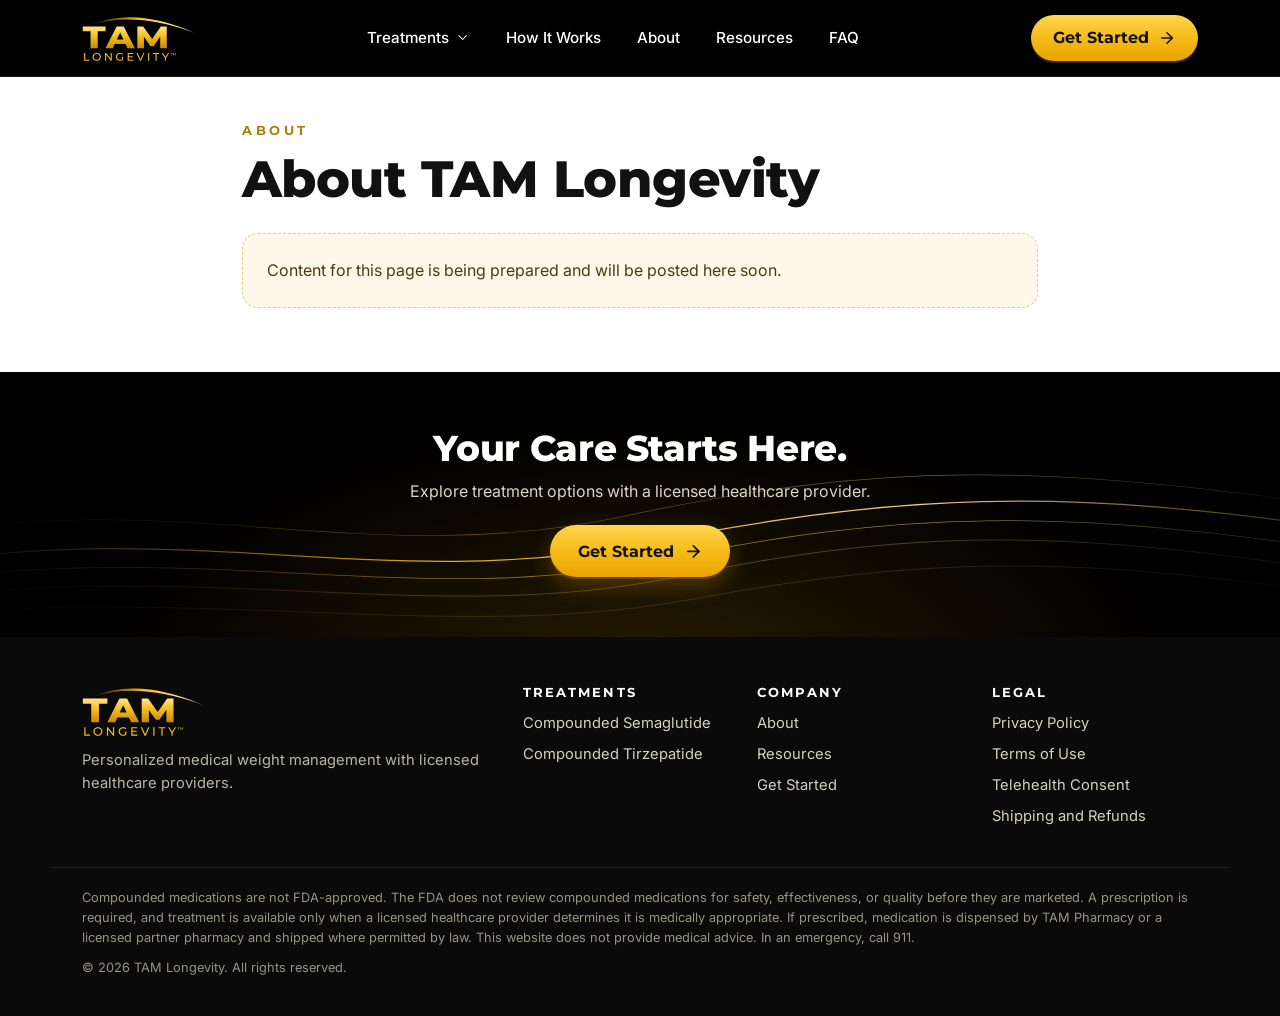
==== about/index.html @ 95151df6 "TAM Longevity site: home, semaglutide and tirzepatide pages, brand kit Co-Authored-By: Claude Opus 5" ====
<!doctype html>
<html lang="en">
<head>
<meta charset="utf-8">
<script>document.documentElement.className="js"</script>
<meta name="viewport" content="width=device-width, initial-scale=1, viewport-fit=cover">
<title>About TAM Longevity | TAM Longevity</title>
<meta name="description" content="About TAM Longevity.">
<meta name="robots" content="noindex, nofollow">
<link rel="canonical" href="https://tamlongevity.com/about/">
<meta name="theme-color" content="#000000">
<meta property="og:type" content="website">
<meta property="og:site_name" content="TAM Longevity">
<meta property="og:title" content="About TAM Longevity | TAM Longevity">
<meta property="og:description" content="About TAM Longevity.">
<meta property="og:image" content="https://tamlongevity.com/assets/brand/og-image.png">
<meta name="twitter:card" content="summary_large_image">
<link rel="icon" href="../assets/brand/favicon.svg" type="image/svg+xml">
<link rel="icon" href="../assets/brand/favicon-32.png" sizes="32x32" type="image/png">
<link rel="apple-touch-icon" href="../assets/brand/apple-touch-icon.png">
<link rel="manifest" href="../site.webmanifest">
<link rel="preconnect" href="https://fonts.googleapis.com">
<link rel="preconnect" href="https://fonts.gstatic.com" crossorigin>
<link href="https://fonts.googleapis.com/css2?family=Inter:wght@400;500;600&family=Montserrat:wght@600;700;800&display=swap" rel="stylesheet">
<link rel="stylesheet" href="../assets/css/site.css">
<script src="../assets/js/site.js" defer></script>
</head>
<body>
<a class="skip" href="#main">Skip to content</a>
<header class="site-header">
  <div class="wrap header-row">
    <a class="logo" href="../" aria-label="TAM Longevity home"><img src="../assets/brand/tam-longevity-logo-gold.svg" alt="TAM Longevity" width="140" height="60"></a>
    <nav class="nav" id="site-nav" aria-label="Main">
      <div class="nav-group">
        <button class="nav-drop" aria-expanded="false" aria-controls="drop-treatments">Treatments<svg class="ico " viewBox="0 0 24 24" fill="none" stroke="currentColor" stroke-width="1.6" stroke-linecap="round" stroke-linejoin="round" aria-hidden="true"><path d="m6 9 6 6 6-6"/></svg></button>
        <div class="drop" id="drop-treatments"><a href="../semaglutide/">Compounded Semaglutide</a><a href="../tirzepatide/">Compounded Tirzepatide</a><a href="../">All Weight Management</a></div>
      </div>
      <a href="../#how-it-works">How It Works</a>
      <a href="../about/">About</a>
      <a href="../resources/">Resources</a>
      <a href="../#faq">FAQ</a>
    </nav>
    <a class="btn btn-gold btn-sm header-cta" href="../get-started/">Get Started<svg class="ico " viewBox="0 0 24 24" fill="none" stroke="currentColor" stroke-width="1.6" stroke-linecap="round" stroke-linejoin="round" aria-hidden="true"><path d="M5 12h14"/><path d="m12 5 7 7-7 7"/></svg></a>
    <button class="menu-btn" aria-label="Open menu" aria-expanded="false" aria-controls="site-nav"><svg class="ico i-open" viewBox="0 0 24 24" fill="none" stroke="currentColor" stroke-width="1.6" stroke-linecap="round" stroke-linejoin="round" aria-hidden="true"><path d="M4 6h16M4 12h16M4 18h16"/></svg><svg class="ico i-close" viewBox="0 0 24 24" fill="none" stroke="currentColor" stroke-width="1.6" stroke-linecap="round" stroke-linejoin="round" aria-hidden="true"><path d="M18 6 6 18M6 6l12 12"/></svg></button>
  </div>
</header>
<main id="main">

<section class="simple">
  <div class="wrap narrow">
    <p class="eyebrow">About</p>
    <h1>About TAM Longevity</h1>
    <div class="placeholder"><p>Content for this page is being prepared and will be posted here soon.</p></div>
  </div>
</section>
<section class="cta-band">
  <svg class="waves" viewBox="0 0 1400 340" preserveAspectRatio="none" aria-hidden="true">
  <defs><linearGradient id="wg" x1="0" x2="1"><stop offset="0" stop-color="#7a4f00" stop-opacity="0"/><stop offset=".35" stop-color="#f5b915"/><stop offset=".7" stop-color="#ffe28a"/><stop offset="1" stop-color="#c98908" stop-opacity=".2"/></linearGradient></defs>
  <path class="wave w0" d="M-100 210 C 200 120, 420 260, 700 170 S 1150 60, 1500 150" stroke="url(#wg)" stroke-width="2.2" fill="none" opacity="0.9"/>
  <path class="wave w1" d="M-100 240 C 220 160, 460 290, 720 200 S 1160 100, 1500 190" stroke="url(#wg)" stroke-width="1.4" fill="none" opacity="0.55"/>
  <path class="wave w2" d="M-100 270 C 240 200, 480 320, 740 230 S 1170 140, 1500 230" stroke="url(#wg)" stroke-width="1" fill="none" opacity="0.35"/>
  <path class="wave w3" d="M-100 160 C 180 60, 400 220, 680 120 S 1140 20, 1500 110" stroke="url(#wg)" stroke-width="1.2" fill="none" opacity="0.4"/>
  <path class="wave w4" d="M-100 300 C 260 250, 500 350, 760 270 S 1180 190, 1500 270" stroke="url(#wg)" stroke-width="0.8" fill="none" opacity="0.25"/>
</svg>
  <div class="wrap cta-inner reveal">
    <h2>Your Care Starts Here.</h2>
    <p>Explore treatment options with a licensed healthcare provider.</p>
    <a class="btn btn-gold " href="../get-started/">Get Started<svg class="ico " viewBox="0 0 24 24" fill="none" stroke="currentColor" stroke-width="1.6" stroke-linecap="round" stroke-linejoin="round" aria-hidden="true"><path d="M5 12h14"/><path d="m12 5 7 7-7 7"/></svg></a>
  </div>
</section>
</main>
<footer class="site-footer">
  <div class="wrap footer-grid">
    <div class="footer-brand">
      <img src="../assets/brand/tam-longevity-logo-gold.svg" alt="TAM Longevity" width="150" height="64" loading="lazy">
      <p>Personalized medical weight management with licensed healthcare providers.</p>
      
    </div>
    <div>
      <h3>Treatments</h3>
      <ul><li><a href="../semaglutide/">Compounded Semaglutide</a></li><li><a href="../tirzepatide/">Compounded Tirzepatide</a></li></ul>
    </div>
    <div>
      <h3>Company</h3>
      <ul><li><a href="../about/">About</a></li><li><a href="../resources/">Resources</a></li><li><a href="../get-started/">Get Started</a></li></ul>
    </div>
    <div>
      <h3>Legal</h3>
      <ul><li><a href="../privacy-policy/">Privacy Policy</a></li><li><a href="../terms-of-use/">Terms of Use</a></li><li><a href="../telehealth-consent/">Telehealth Consent</a></li><li><a href="../shipping-and-refunds/">Shipping and Refunds</a></li></ul>
    </div>
  </div>
  <div class="wrap footer-legal">
    <p>Compounded medications are not FDA-approved. The FDA does not review compounded medications for safety, effectiveness, or quality before they are marketed. A prescription is required, and treatment is available only when a licensed healthcare provider determines it is medically appropriate. If prescribed, medication is dispensed by TAM Pharmacy or a licensed partner pharmacy and shipped where permitted by law. This website does not provide medical advice. In an emergency, call 911.</p>
    <p>&copy; 2026 TAM Longevity. All rights reserved.</p>
  </div>
</footer>

</body>
</html>
---- assets/css/site.css ----
/* TAM Longevity | mobile-first stylesheet */
:root {
  --black: #000;
  --ink: #111;
  --body: #444;
  --muted: #666;
  --gold: #f5b915;
  --gold-hi: #ffd54f;
  --gold-lo: #eaa400;
  --gold-text: #b07e0b;      /* gold for text on white (AA large) */
  --gold-deep: #8a6208;      /* gold for small text on white (AA) */
  --cream: #fff8ea;
  --cream-2: #fdf2dc;
  --line: #f1e3c3;
  --white: #fff;
  --radius: 16px;
  --radius-sm: 10px;
  --shadow: 0 1px 2px rgba(60, 40, 0, .05), 0 6px 20px rgba(60, 40, 0, .06);
  --display: "Montserrat", system-ui, sans-serif;
  --text: "Inter", system-ui, -apple-system, "Segoe UI", sans-serif;
  --header-h: 60px;
  --gutter: 16px;
  color-scheme: light;
}
@media (min-width: 900px) { :root { --header-h: 76px; --gutter: 32px; } }

*, *::before, *::after { box-sizing: border-box; }
html { -webkit-text-size-adjust: 100%; scroll-behavior: smooth; scroll-padding-top: calc(var(--header-h) + 12px); }
body { margin: 0; background: var(--white); color: var(--body); font: 400 16px/1.55 var(--text); overflow-x: hidden; }
img { max-width: 100%; height: auto; display: block; }
a { color: inherit; }
h1, h2, h3 { font-family: var(--display); color: var(--ink); margin: 0 0 .5em; line-height: 1.12; letter-spacing: -.01em; }
h1 { font-size: clamp(2rem, 1.4rem + 3vw, 3.2rem); font-weight: 800; }
h2 { font-size: clamp(1.55rem, 1.2rem + 1.6vw, 2.25rem); font-weight: 800; }
h3 { font-size: 1.05rem; font-weight: 700; }
p { margin: 0 0 .8em; }
ul, ol { margin: 0; padding: 0; list-style: none; }
.wrap { width: 100%; max-width: 1180px; margin: 0 auto; padding: 0 var(--gutter); }
.narrow { max-width: 860px; }
.center { text-align: center; }
.skip { position: absolute; left: -9999px; top: 0; z-index: 100; background: var(--gold); color: var(--ink); padding: 10px 16px; }
.skip:focus { left: 8px; top: 8px; }
:focus-visible { outline: 3px solid var(--gold); outline-offset: 2px; }

.ico { width: 1em; height: 1em; flex: none; }
.eyebrow { font: 700 .8rem/1 var(--display); letter-spacing: .28em; text-transform: uppercase; color: var(--gold-text); margin-bottom: 12px; }

/* buttons */
.btn { display: inline-flex; align-items: center; justify-content: center; gap: .6em; min-height: 52px; padding: 0 28px; border-radius: 999px; font: 700 1.02rem/1 var(--display); text-decoration: none; transition: transform .15s ease, box-shadow .2s ease, filter .2s ease; }
.btn .ico { width: 1.15em; height: 1.15em; stroke-width: 2.2; }
.btn-gold { color: #111; background: linear-gradient(180deg, var(--gold-hi) 0%, var(--gold) 55%, var(--gold-lo) 100%); box-shadow: 0 2px 0 rgba(160, 100, 0, .35), 0 8px 22px rgba(240, 170, 0, .28); }
.btn-gold:hover { filter: brightness(1.04); transform: translateY(-1px); }
.btn-gold:active { transform: translateY(0); }
.btn-sm { min-height: 44px; padding: 0 20px; font-size: .95rem; }
.btn-block { width: 100%; }

/* header */
.site-header { position: sticky; top: 0; z-index: 50; background: var(--black); border-bottom: 1px solid #1d1a12; }
.header-row { height: var(--header-h); display: flex; align-items: center; gap: 12px; }
.logo { display: block; margin-right: auto; }
.logo img { height: 38px; width: auto; }
@media (min-width: 900px) { .logo img { height: 48px; } }
.header-cta { min-height: 40px; padding: 0 16px; font-size: .9rem; box-shadow: 0 2px 0 rgba(160, 100, 0, .35); }
.menu-btn { display: inline-flex; align-items: center; justify-content: center; width: 44px; height: 44px; background: none; border: 0; color: #fff; cursor: pointer; padding: 0; }
.menu-btn .ico { width: 26px; height: 26px; }
.menu-btn .i-close, .nav-open .menu-btn .i-open { display: none; }
.nav-open .menu-btn .i-close { display: block; }

.nav { position: fixed; inset: var(--header-h) 0 auto 0; background: var(--black); padding: 8px var(--gutter) 24px; display: flex; flex-direction: column; border-top: 1px solid #222; transform: translateY(-8px); opacity: 0; visibility: hidden; transition: opacity .2s, transform .2s, visibility .2s; max-height: calc(100dvh - var(--header-h)); overflow-y: auto; }
.nav-open .nav { opacity: 1; transform: none; visibility: visible; }
.nav > a, .nav-drop { color: #fff; text-decoration: none; font: 500 1.05rem/1 var(--text); padding: 16px 4px; border-bottom: 1px solid #1f1f1f; background: none; border-left: 0; border-right: 0; border-top: 0; text-align: left; width: 100%; display: flex; justify-content: space-between; align-items: center; cursor: pointer; }
.nav-drop .ico { transition: transform .2s; }
.nav-drop[aria-expanded="true"] .ico { transform: rotate(180deg); }
.drop { display: none; flex-direction: column; padding: 4px 0 8px 12px; }
.drop.open { display: flex; }
.drop a { color: #e6dcc4; text-decoration: none; padding: 12px 4px; font-size: 1rem; }
.drop a:hover, .nav > a:hover { color: var(--gold-hi); }

@media (min-width: 900px) {
  .menu-btn { display: none; }
  .logo { margin-right: 0; }
  .nav { position: static; flex-direction: row; align-items: center; justify-content: center; gap: 36px; padding: 0; background: none; border: 0; opacity: 1; transform: none; visibility: visible; flex: 1; max-height: none; overflow: visible; }
  .nav > a, .nav-drop { width: auto; padding: 8px 0; border: 0; font-size: .95rem; gap: 6px; }
  .nav-group { position: relative; }
  .drop { position: absolute; top: calc(100% + 14px); left: -16px; min-width: 260px; background: #0b0b0b; border: 1px solid #2a2416; border-radius: 12px; padding: 8px; box-shadow: 0 18px 40px rgba(0, 0, 0, .45); }
  .drop a { padding: 12px 14px; border-radius: 8px; }
  .drop a:hover { background: #17140c; }
  .header-cta { min-height: 46px; padding: 0 22px; font-size: .98rem; }
}

/* sections */
.section { padding: 56px 0; }
@media (min-width: 900px) { .section { padding: 72px 0; } }
.section-head { text-align: center; margin-bottom: 32px; }
.section-head p:last-child { color: var(--body); margin: 0; }

/* product hero */
.product-hero { padding: 24px 0 8px; }
.hero-grid { display: grid; gap: 0; align-items: center; }
.hero-media .vial { margin: -8px 0 -18px; }
.hero-media { display: flex; justify-content: center; }
.hero-copy h1 { margin-bottom: .2em; }
.hero-sub { font: 800 clamp(1.15rem, 1rem + .8vw, 1.6rem)/1.2 var(--display); color: var(--gold-text); margin-bottom: .45em; }
.hero-intro { font-size: 1.05rem; color: #333; max-width: 36em; }
@media (min-width: 860px) {
  .product-hero { padding: 36px 0 8px; }
  .hero-grid { grid-template-columns: 5fr 7fr; gap: 40px; }
}

/* vial with live HTML label (one photo serves every product) */
.vial { position: relative; margin: 0; width: min(40vw, 172px); container-type: inline-size; }
.vial img { width: 100%; mix-blend-mode: multiply; -webkit-mask-image: linear-gradient(to bottom, #000 88%, transparent); mask-image: linear-gradient(to bottom, #000 88%, transparent); }
.vial-label { position: absolute; left: 24.3%; width: 51.1%; top: 34.7%; height: 30.8%; display: flex; flex-direction: column; align-items: center; justify-content: center; text-align: center; color: #1a1406; line-height: 1.05; }
.vial-label b { font: 800 8cqw/1.05 var(--display); letter-spacing: -.02em; }
.vial-label span { font: 700 7.2cqw/1.1 var(--display); letter-spacing: -.01em; }
.vial-label i { font: italic 400 5.6cqw/1 Georgia, "Times New Roman", serif; margin-top: 14%; }
@media (min-width: 860px) { .hero-media .vial { width: min(100%, 400px); } }

/* pricing */
.pricing { display: grid; grid-template-columns: repeat(3, 1fr); background: var(--cream); border: 1px solid var(--line); border-radius: var(--radius); margin: 18px 0 20px; overflow: hidden; }
.plan { display: flex; flex-direction: column; align-items: center; justify-content: center; text-align: center; padding: 16px 6px; gap: 4px; }
.plan + .plan { border-left: 1px solid var(--line); }
.plan-term { font: 700 .72rem/1 var(--display); letter-spacing: .12em; text-transform: uppercase; color: var(--ink); }
.plan-price { font: 500 1rem/1 var(--display); color: var(--ink); white-space: nowrap; }
.plan-price strong { font-size: 1.7rem; font-weight: 800; letter-spacing: -.02em; }
.plan-save { font-size: .82rem; color: #333; }
@media (max-width: 380px) { .plan-price strong { font-size: 1.45rem; } .plan-price { font-size: .85rem; } }
@media (min-width: 600px) { .plan { padding: 20px 10px; } .plan-price strong { font-size: 2rem; } .plan-term { font-size: .78rem; } }
.hero-cta { display: flex; flex-direction: column; align-items: stretch; gap: 10px; }
.hero-cta .btn { min-height: 56px; font-size: 1.08rem; }
.price-note { font-size: .85rem; color: var(--muted); text-align: center; margin: 0; }
@media (min-width: 600px) { .hero-cta { align-items: flex-start; } .hero-cta .btn { padding: 0 40px; } .price-note { text-align: left; padding-left: 28px; } }

/* notice */
.notice { display: flex; gap: 14px; align-items: flex-start; background: var(--cream); border: 1px solid var(--line); border-radius: var(--radius); padding: 16px 18px; margin-top: 28px; font-size: .92rem; color: #2a2a2a; }
.notice .ico { width: 30px; height: 30px; color: var(--gold-text); stroke-width: 1.5; margin-top: 2px; }
.notice p { margin: 0; }
.notice strong { color: var(--ink); }
.img-note { font-size: .78rem; font-style: italic; color: var(--muted); text-align: center; margin: 10px 0 0; }

/* what is */
.what { padding-top: 40px; padding-bottom: 32px; }
.what-grid { display: grid; gap: 12px; }
.what-copy { font-size: .98rem; }
@media (min-width: 860px) {
  .what-grid { grid-template-columns: 5fr 7fr; gap: 40px; align-items: center; }
  .what-grid h2 { font-size: 2.2rem; }
  .what-copy { border-left: 2px solid var(--gold); padding-left: 32px; }
}
@media (max-width: 859px) { .what-copy { border-top: 2px solid var(--gold); padding-top: 16px; } }

/* included cards */
.included { padding-top: 24px; padding-bottom: 24px; }
.included h2 { margin-bottom: 24px; }
.cards4 { display: grid; gap: 12px; }
.card { display: flex; gap: 16px; align-items: flex-start; background: var(--cream); border: 1px solid var(--line); border-radius: var(--radius); padding: 18px; }
.card-ico { width: 40px; height: 40px; color: var(--gold-text); stroke-width: 1.4; }
.card h3 { margin-bottom: .3em; }
.card p { margin: 0; font-size: .92rem; }
@media (min-width: 600px) { .cards4 { grid-template-columns: 1fr 1fr; } }
@media (min-width: 1000px) {
  .cards4 { grid-template-columns: repeat(4, 1fr); }
  .card { flex-direction: column; align-items: center; text-align: center; padding: 24px 18px; }
  .card-ico { width: 46px; height: 46px; }
}

/* how it works */
.how { padding-top: 40px; }
.steps { display: grid; gap: 0; counter-reset: s; position: relative; }
.step { position: relative; display: grid; grid-template-columns: 64px 1fr; column-gap: 16px; padding-bottom: 28px; }
.step-top { grid-row: span 2; display: flex; flex-direction: column; align-items: center; gap: 8px; position: relative; }
.step:not(:last-child) .step-top::after { content: ""; position: absolute; top: 96px; bottom: -28px; left: 50%; width: 2px; background: linear-gradient(var(--gold), rgba(245, 185, 21, .15)); transform: translateX(-50%); }
.step-num { display: grid; place-items: center; width: 32px; height: 32px; border-radius: 50%; background: linear-gradient(180deg, var(--gold-hi), var(--gold-lo)); color: #fff; font: 800 1rem/1 var(--display); text-shadow: 0 1px 1px rgba(120, 70, 0, .35); }
.step-ico { display: grid; place-items: center; width: 56px; height: 56px; border-radius: 50%; background: var(--cream-2); color: var(--ink); }
.step-ico .ico { width: 28px; height: 28px; stroke-width: 1.5; }
.step h3 { margin: 4px 0 .3em; font-size: 1.08rem; }
.step p { margin: 0; font-size: .94rem; }
@media (min-width: 900px) {
  .steps { grid-template-columns: repeat(4, 1fr); gap: 28px; }
  .step { grid-template-columns: 1fr; text-align: left; padding: 0; }
  .step-top { flex-direction: row; grid-row: auto; margin-bottom: 14px; }
  .step-ico { width: 64px; height: 64px; }
  .step:not(:last-child) .step-top::after { content: ""; top: 50%; bottom: auto; left: auto; right: -6px; width: 26px; height: 2px; background: var(--gold); transform: none; }
  .step:not(:last-child)::after { content: ""; position: absolute; top: 25px; right: -2px; width: 8px; height: 8px; border-top: 2px solid var(--gold); border-right: 2px solid var(--gold); transform: rotate(45deg); }
  .step:not(:last-child) .step-top::after { right: 2px; width: calc(100% - 140px); top: 31px; }
}

/* why */
.why { padding-top: 8px; }
.why-card { display: grid; background: linear-gradient(120deg, var(--cream) 0%, #fffdf8 100%); border: 1px solid var(--line); border-radius: var(--radius); overflow: hidden; }
.why-img img { width: 100%; height: 100%; object-fit: cover; aspect-ratio: 16 / 9; }
.why-copy { padding: 24px 20px 8px; }
.why-copy h2 { font-size: clamp(1.6rem, 1.2rem + 1.6vw, 2.3rem); }
.checks { padding: 0 20px 24px; display: grid; gap: 10px; }
.why-copy .checks { padding: 0; }
.checks li { display: flex; gap: 12px; align-items: flex-start; color: #222; font-size: .98rem; }
.checks .ico { width: 22px; height: 22px; color: var(--gold-text); margin-top: 1px; stroke-width: 1.6; }
.checks-detail li span { display: flex; flex-direction: column; font-size: .9rem; color: var(--body); }
.checks-detail strong { color: var(--ink); font: 700 .98rem/1.3 var(--display); }
@media (min-width: 860px) {
  .why-card { grid-template-columns: 1fr 1fr; align-items: center; }
  .why-img { height: 100%; }
  .why-img img { aspect-ratio: auto; min-height: 320px; }
  .why-copy { padding: 32px 40px; border-left: 2px solid var(--gold); margin: 24px 0; }
  .hub-why .why-card { grid-template-columns: 5.2fr 3.4fr 4.4fr; }
  .hub-why .why-img img { object-position: 28% center; }
  .hub-why .why-copy { border-left: 0; padding: 24px 28px; }
  .hub-why .checks-detail { border-left: 2px solid var(--gold); padding: 8px 28px 8px 28px; margin: 24px 0; }
}

/* ISI */
.isi { padding-top: 0; }
.isi-card { background: var(--cream); border: 1px solid var(--line); border-radius: var(--radius); padding: 22px 20px; }
.isi-head { display: flex; align-items: center; gap: 14px; margin-bottom: 14px; }
.isi-head .ico { width: 44px; height: 44px; color: var(--gold-text); stroke-width: 1.4; }
.isi-head h2 { margin: 0; font-size: clamp(1.35rem, 1.1rem + 1vw, 1.9rem); }
.isi-body { font-size: .9rem; color: #2b2b2b; }
.isi-body h3 { font-size: .95rem; margin: 1.1em 0 .4em; }
.isi-body ul { list-style: disc; padding-left: 1.2em; }
.isi-body li { margin-bottom: .35em; }
.isi-body a, .isi-tray a { color: var(--gold-deep); }
.boxed { border: 2px solid #1a1a1a; border-radius: 6px; padding: 12px 14px; background: #fff; margin: 12px 0; }
.boxed h3 { margin-top: 0; text-transform: uppercase; letter-spacing: .02em; }
.boxed p { margin: 0; }
@media (min-width: 860px) {
  .isi-card { display: grid; grid-template-columns: 280px 1fr; gap: 32px; padding: 32px; }
  .isi-head { flex-direction: row; align-items: center; align-self: start; position: sticky; top: calc(var(--header-h) + 24px); border-right: 2px solid var(--gold); padding-right: 24px; }
}

/* ISI tray (product pages) */
.isi-tray { position: fixed; left: 0; right: 0; bottom: 0; z-index: 40; background: #fff; border-top: 3px solid var(--gold); box-shadow: 0 -8px 24px rgba(0, 0, 0, .12); transition: transform .3s ease; padding-bottom: env(safe-area-inset-bottom); }
.isi-tray.hide { transform: translateY(110%); }
.isi-tray-toggle { width: 100%; display: flex; align-items: center; gap: 12px; padding: 10px var(--gutter); background: none; border: 0; cursor: pointer; text-align: left; color: var(--ink); font: inherit; max-width: 1180px; margin: 0 auto; }
.isi-tray-toggle > span { display: flex; flex-direction: column; flex: 1; min-width: 0; }
.isi-tray-toggle strong { font: 800 .95rem/1.3 var(--display); }
.isi-tray-toggle em { font-style: normal; font-size: .8rem; color: #333; overflow: hidden; text-overflow: ellipsis; white-space: nowrap; }
.isi-tray-toggle .ico { width: 24px; height: 24px; transform: rotate(180deg); transition: transform .2s; }
.isi-tray-toggle[aria-expanded="true"] .ico { transform: none; }
.isi-tray-body { max-height: 60vh; overflow-y: auto; padding: 0 var(--gutter) 20px; font-size: .88rem; color: #2b2b2b; max-width: 1180px; margin: 0 auto; }
.isi-tray-body h3 { font-size: .92rem; margin: 1em 0 .35em; }
.isi-tray-body ul { list-style: disc; padding-left: 1.2em; }
body:has(.isi-tray) .site-footer { padding-bottom: 96px; }

/* sticky CTA (home, mobile) */
.sticky-cta { position: fixed; left: 0; right: 0; bottom: 0; z-index: 40; padding: 10px var(--gutter) calc(10px + env(safe-area-inset-bottom)); background: rgba(0, 0, 0, .92); backdrop-filter: blur(8px); transform: translateY(110%); transition: transform .3s ease; }
.sticky-cta.show { transform: none; }
@media (min-width: 900px) { .sticky-cta { display: none; } }

/* FAQ */
.faq-sec { padding-top: 16px; }
.faq-list { display: grid; gap: 10px; }
.faq { background: #fafafa; border: 1px solid #ececec; border-radius: 12px; transition: background .2s, border-color .2s; }
.faq[open] { background: var(--cream); border-color: var(--line); }
.faq summary { list-style: none; cursor: pointer; display: flex; justify-content: space-between; align-items: center; gap: 16px; padding: 16px 18px; min-height: 56px; font: 700 .98rem/1.35 var(--display); color: var(--ink); }
.faq summary::-webkit-details-marker { display: none; }
.faq summary .ico { width: 22px; height: 22px; transition: transform .2s; }
.faq[open] summary .ico { transform: rotate(180deg); }
.faq-a { padding: 0 18px 16px; font-size: .95rem; }
.faq-a p { margin: 0; }
.faq-grid { display: grid; gap: 24px; }
.faq-img { display: none; }
@media (min-width: 860px) {
  .faq-grid { grid-template-columns: 260px 1fr; gap: 40px; align-items: center; }
  .faq-img { display: block; }
  .faq-img img { border-radius: var(--radius); aspect-ratio: 1; object-fit: cover; }
}

/* hub */
.hub-hero { padding: 40px 0 8px; }
.hub-hero h1 { font-size: clamp(2rem, 1.3rem + 3.4vw, 3.4rem); }
.hub-hero h1 span { display: block; color: var(--gold-text); background: linear-gradient(180deg, #e9ae17, #b98000); -webkit-background-clip: text; background-clip: text; -webkit-text-fill-color: transparent; }
.hub-hero .hero-intro { margin: 0 auto 28px; font-size: 1.08rem; }
.prod-cards { display: grid; gap: 14px; }
.prod-card { display: grid; grid-template-columns: 116px 1fr; gap: 14px; align-items: center; background: #fff; border: 1px solid #ececec; border-radius: var(--radius); padding: 16px; box-shadow: var(--shadow); }
.prod-media .vial { width: 100%; }
.prod-copy h2 { font-size: 1.35rem; margin-bottom: .3em; }
.prod-copy h2 a { text-decoration: none; }
.prod-copy p { font-size: .92rem; margin-bottom: 12px; }
@media (min-width: 760px) {
  .prod-cards { grid-template-columns: 1fr 1fr; gap: 20px; }
  .prod-card { grid-template-columns: 160px 1fr; padding: 20px 24px; gap: 22px; }
  .prod-copy h2 { font-size: 1.6rem; }
}

/* CTA band */
.cta-band { position: relative; overflow: hidden; background: radial-gradient(ellipse at 50% 120%, #2a1d00 0%, #000 60%); color: #e8e2d4; text-align: center; padding: 56px 0 60px; }
.cta-inner { position: relative; z-index: 1; }
.cta-band h2 { color: #fff; margin-bottom: .3em; }
.cta-band p { max-width: 34em; margin: 0 auto 22px; color: #ddd6c6; }
.waves { position: absolute; left: 0; right: 0; bottom: 0; top: 30%; width: 100%; height: 70%; }
.wave { animation: drift 14s ease-in-out infinite alternate; transform-origin: center; }
.wave.w1 { animation-duration: 18s; animation-delay: -4s; }
.wave.w2 { animation-duration: 22s; animation-delay: -8s; }
.wave.w3 { animation-duration: 16s; animation-delay: -2s; }
.wave.w4 { animation-duration: 26s; animation-delay: -10s; }
@keyframes drift { from { transform: translate(-40px, 6px) scaleY(.92); } to { transform: translate(40px, -6px) scaleY(1.08); } }

/* simple pages */
.simple { padding: 48px 0 64px; }
.simple .lead { font-size: 1.15rem; color: #333; }
.placeholder { background: var(--cream); border: 1px dashed #e2c98b; border-radius: var(--radius); padding: 24px; color: #4a3a12; }
.placeholder p { margin: 0; }
.chooser { display: grid; gap: 12px; margin-top: 24px; }
.chooser-item { display: flex; justify-content: space-between; align-items: center; padding: 18px 20px; border: 1px solid var(--line); background: var(--cream); border-radius: 12px; text-decoration: none; font: 700 1.05rem/1.2 var(--display); color: var(--ink); }
.chooser-item .ico { color: var(--gold-text); width: 22px; height: 22px; }

/* footer */
.site-footer { background: #0a0a0a; color: #bdb6a6; padding: 48px 0 28px; font-size: .92rem; }
.footer-grid { display: grid; gap: 28px; grid-template-columns: 1fr 1fr; }
.footer-brand { grid-column: 1 / -1; }
.footer-brand img { height: 52px; width: auto; margin-bottom: 12px; }
.site-footer h3 { color: #fff; font-size: .82rem; letter-spacing: .16em; text-transform: uppercase; margin-bottom: 12px; }
.site-footer li { margin-bottom: 8px; }
.site-footer a { color: #d8d1c0; text-decoration: none; }
.site-footer a:hover { color: var(--gold-hi); }
.footer-legal { border-top: 1px solid #222; margin-top: 32px; padding-top: 20px; font-size: .8rem; color: #9a9384; }
@media (min-width: 860px) { .footer-grid { grid-template-columns: 2fr 1fr 1fr 1fr; } .footer-brand { grid-column: auto; } }

/* reveal motion */
.js .reveal { opacity: 0; transform: translateY(14px); transition: opacity .6s ease, transform .6s ease; }
.js .reveal.in { opacity: 1; transform: none; }
@media (prefers-reduced-motion: reduce) {
  html { scroll-behavior: auto; }
  .js .reveal { opacity: 1; transform: none; transition: none; }
  .wave { animation: none; }
}
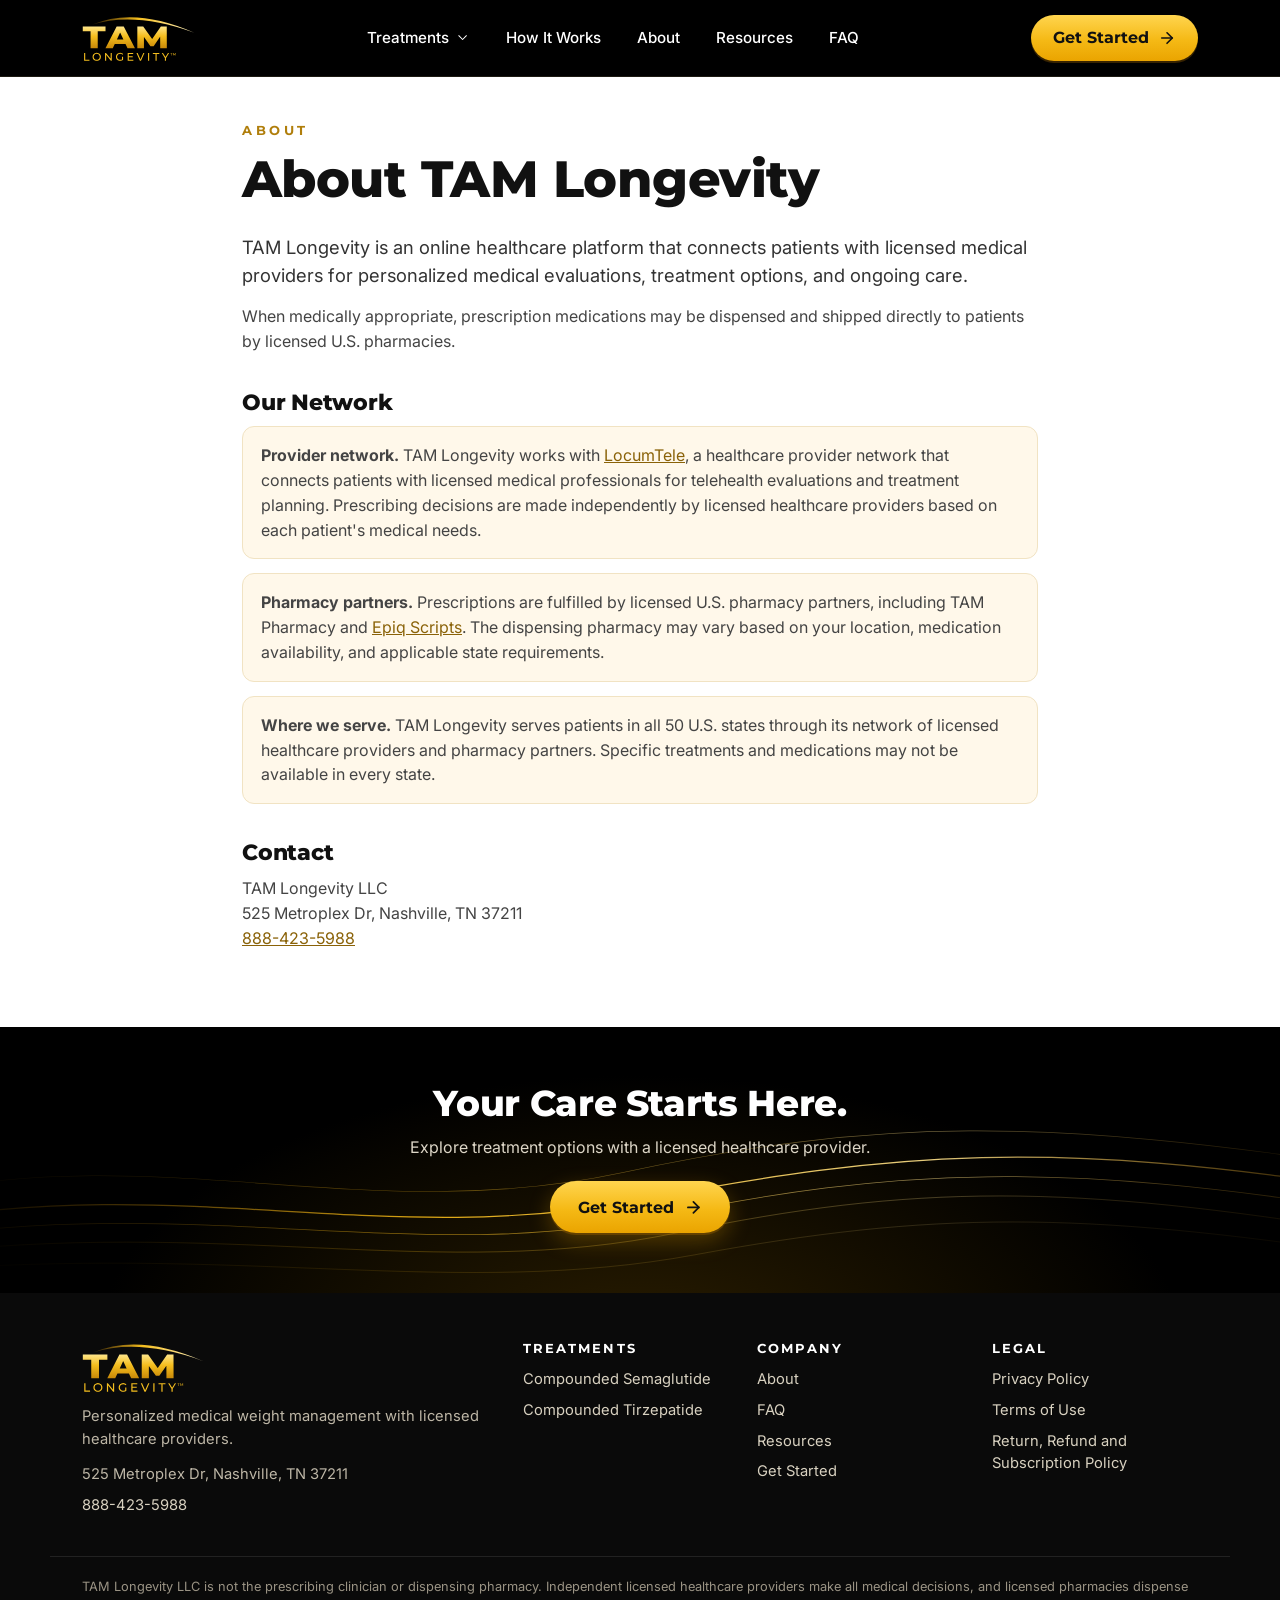
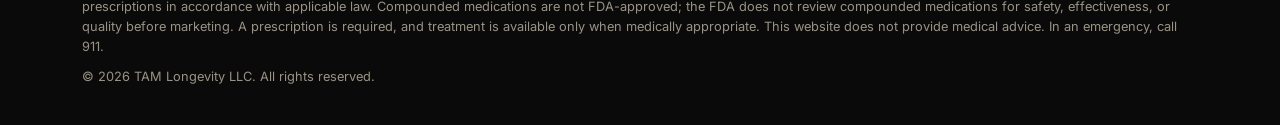
==== commit 36ec9948: "Add client content: product copy, full FAQ, About, legal drafts with draft notes Co-Authored-By: Cla" ====
--- a/about/index.html
+++ b/about/index.html
@@ -5,14 +5,14 @@
 <script>document.documentElement.className="js"</script>
 <meta name="viewport" content="width=device-width, initial-scale=1, viewport-fit=cover">
 <title>About TAM Longevity | TAM Longevity</title>
-<meta name="description" content="About TAM Longevity.">
+<meta name="description" content="About TAM Longevity: online medical evaluations with licensed providers and licensed U.S. pharmacy partners.">
 <meta name="robots" content="noindex, nofollow">
 <link rel="canonical" href="https://tamlongevity.com/about/">
 <meta name="theme-color" content="#000000">
 <meta property="og:type" content="website">
 <meta property="og:site_name" content="TAM Longevity">
 <meta property="og:title" content="About TAM Longevity | TAM Longevity">
-<meta property="og:description" content="About TAM Longevity.">
+<meta property="og:description" content="About TAM Longevity: online medical evaluations with licensed providers and licensed U.S. pharmacy partners.">
 <meta property="og:image" content="https://tamlongevity.com/assets/brand/og-image.png">
 <meta name="twitter:card" content="summary_large_image">
 <link rel="icon" href="../assets/brand/favicon.svg" type="image/svg+xml">
@@ -38,7 +38,7 @@
       <a href="../#how-it-works">How It Works</a>
       <a href="../about/">About</a>
       <a href="../resources/">Resources</a>
-      <a href="../#faq">FAQ</a>
+      <a href="../faq/">FAQ</a>
     </nav>
     <a class="btn btn-gold btn-sm header-cta" href="../get-started/">Get Started<svg class="ico " viewBox="0 0 24 24" fill="none" stroke="currentColor" stroke-width="1.6" stroke-linecap="round" stroke-linejoin="round" aria-hidden="true"><path d="M5 12h14"/><path d="m12 5 7 7-7 7"/></svg></a>
     <button class="menu-btn" aria-label="Open menu" aria-expanded="false" aria-controls="site-nav"><svg class="ico i-open" viewBox="0 0 24 24" fill="none" stroke="currentColor" stroke-width="1.6" stroke-linecap="round" stroke-linejoin="round" aria-hidden="true"><path d="M4 6h16M4 12h16M4 18h16"/></svg><svg class="ico i-close" viewBox="0 0 24 24" fill="none" stroke="currentColor" stroke-width="1.6" stroke-linecap="round" stroke-linejoin="round" aria-hidden="true"><path d="M18 6 6 18M6 6l12 12"/></svg></button>
@@ -50,7 +50,16 @@
   <div class="wrap narrow">
     <p class="eyebrow">About</p>
     <h1>About TAM Longevity</h1>
-    <div class="placeholder"><p>Content for this page is being prepared and will be posted here soon.</p></div>
+    <p class="lead">TAM Longevity is an online healthcare platform that connects patients with licensed medical providers for personalized medical evaluations, treatment options, and ongoing care.</p>
+    <p>When medically appropriate, prescription medications may be dispensed and shipped directly to patients by licensed U.S. pharmacies.</p>
+    <h2>Our Network</h2>
+    <ul class="about-list">
+      <li><strong>Provider network.</strong> TAM Longevity works with <a href="https://locumtele.org/" rel="noopener" target="_blank">LocumTele</a>, a healthcare provider network that connects patients with licensed medical professionals for telehealth evaluations and treatment planning. Prescribing decisions are made independently by licensed healthcare providers based on each patient's medical needs.</li>
+      <li><strong>Pharmacy partners.</strong> Prescriptions are fulfilled by licensed U.S. pharmacy partners, including TAM Pharmacy and <a href="https://epiqscripts.com/" rel="noopener" target="_blank">Epiq Scripts</a>. The dispensing pharmacy may vary based on your location, medication availability, and applicable state requirements.</li>
+      <li><strong>Where we serve.</strong> TAM Longevity serves patients in all 50 U.S. states through its network of licensed healthcare providers and pharmacy partners. Specific treatments and medications may not be available in every state.</li>
+    </ul>
+    <h2>Contact</h2>
+    <p>TAM Longevity LLC<br>525 Metroplex Dr, Nashville, TN 37211<br><a href="tel:8884235988">888-423-5988</a></p>
   </div>
 </section>
 <section class="cta-band">
@@ -66,6 +75,7 @@
     <h2>Your Care Starts Here.</h2>
     <p>Explore treatment options with a licensed healthcare provider.</p>
     <a class="btn btn-gold " href="../get-started/">Get Started<svg class="ico " viewBox="0 0 24 24" fill="none" stroke="currentColor" stroke-width="1.6" stroke-linecap="round" stroke-linejoin="round" aria-hidden="true"><path d="M5 12h14"/><path d="m12 5 7 7-7 7"/></svg></a>
+    
   </div>
 </section>
 </main>
@@ -74,7 +84,7 @@
     <div class="footer-brand">
       <img src="../assets/brand/tam-longevity-logo-gold.svg" alt="TAM Longevity" width="150" height="64" loading="lazy">
       <p>Personalized medical weight management with licensed healthcare providers.</p>
-      
+      <ul class="footer-contact"><li>525 Metroplex Dr, Nashville, TN 37211</li><li><a href="tel:8884235988">888-423-5988</a></li></ul>
     </div>
     <div>
       <h3>Treatments</h3>
@@ -82,16 +92,16 @@
     </div>
     <div>
       <h3>Company</h3>
-      <ul><li><a href="../about/">About</a></li><li><a href="../resources/">Resources</a></li><li><a href="../get-started/">Get Started</a></li></ul>
+      <ul><li><a href="../about/">About</a></li><li><a href="../faq/">FAQ</a></li><li><a href="../resources/">Resources</a></li><li><a href="../get-started/">Get Started</a></li></ul>
     </div>
     <div>
       <h3>Legal</h3>
-      <ul><li><a href="../privacy-policy/">Privacy Policy</a></li><li><a href="../terms-of-use/">Terms of Use</a></li><li><a href="../telehealth-consent/">Telehealth Consent</a></li><li><a href="../shipping-and-refunds/">Shipping and Refunds</a></li></ul>
+      <ul><li><a href="../privacy-policy/">Privacy Policy</a></li><li><a href="../terms-of-use/">Terms of Use</a></li><li><a href="../return-refund-subscription-policy/">Return, Refund and Subscription Policy</a></li></ul>
     </div>
   </div>
   <div class="wrap footer-legal">
-    <p>Compounded medications are not FDA-approved. The FDA does not review compounded medications for safety, effectiveness, or quality before they are marketed. A prescription is required, and treatment is available only when a licensed healthcare provider determines it is medically appropriate. If prescribed, medication is dispensed by TAM Pharmacy or a licensed partner pharmacy and shipped where permitted by law. This website does not provide medical advice. In an emergency, call 911.</p>
-    <p>&copy; 2026 TAM Longevity. All rights reserved.</p>
+    <p>TAM Longevity LLC is not the prescribing clinician or dispensing pharmacy. Independent licensed healthcare providers make all medical decisions, and licensed pharmacies dispense prescriptions in accordance with applicable law. Compounded medications are not FDA-approved; the FDA does not review compounded medications for safety, effectiveness, or quality before marketing. A prescription is required, and treatment is available only when medically appropriate. This website does not provide medical advice. In an emergency, call 911.</p>
+    <p>&copy; 2026 TAM Longevity LLC. All rights reserved.</p>
   </div>
 </footer>
 
--- a/assets/css/site.css
+++ b/assets/css/site.css
@@ -324,3 +324,33 @@
   .js .reveal { opacity: 1; transform: none; transition: none; }
   .wave { animation: none; }
 }
+
+/* added: doc content */
+.elig-note { font-size: .85rem; font-style: italic; color: #444; margin: 10px 0 0; text-align: center; }
+@media (min-width: 600px) { .elig-note { text-align: left; padding-left: 28px; } }
+.admin { padding-top: 8px; }
+.cta-fine { font-size: .8rem; color: #b9b1a0; margin: 18px auto 0; font-style: italic; }
+.faq-more { margin: 18px 0 0; text-align: right; }
+.faq-more a { display: inline-flex; align-items: center; gap: 8px; color: var(--gold-deep); font: 700 .95rem/1 var(--display); text-decoration: none; }
+.faq-more .ico { width: 18px; height: 18px; }
+.faq-jump { display: flex; flex-wrap: wrap; gap: 8px; margin: 8px 0 28px; }
+.faq-jump a { padding: 10px 14px; border: 1px solid var(--line); background: var(--cream); border-radius: 999px; text-decoration: none; font: 600 .88rem/1 var(--display); color: var(--ink); }
+.faq-topic { margin-bottom: 36px; }
+.faq-topic h2 { font-size: 1.4rem; margin-bottom: 14px; }
+.faq-a p + p { margin-top: .7em; }
+.faq-a ol { padding-left: 1.3em; list-style: decimal; margin: .6em 0; }
+.faq-a ol li { margin-bottom: .4em; }
+.faq-a a, .simple a, .legal a { color: var(--gold-deep); }
+.simple h2 { font-size: 1.4rem; margin-top: 1.6em; }
+.about-list { display: grid; gap: 14px; }
+.about-list li { background: var(--cream); border: 1px solid var(--line); border-radius: 12px; padding: 16px 18px; }
+.legal { font-size: .97rem; color: #333; }
+.legal h2 { font-size: 1.15rem; margin: 1.8em 0 .5em; }
+.legal ul { list-style: disc; padding-left: 1.3em; margin: 0 0 .9em; }
+.legal li { margin-bottom: .45em; }
+.legal .updated { color: var(--muted); font-size: .9rem; }
+.legal .address { background: var(--cream); border: 1px solid var(--line); border-radius: 12px; padding: 14px 18px; }
+.draft-banner { border: 2px dashed #d9a21b; background: #fff6dc; border-radius: 12px; padding: 14px 18px; margin: 12px 0 24px; }
+.draft-banner strong { display: inline-block; font: 800 .75rem/1 var(--display); letter-spacing: .16em; text-transform: uppercase; background: #d9a21b; color: #111; padding: 6px 10px; border-radius: 6px; margin-bottom: 8px; }
+.draft-banner p { margin: 0; font-size: .92rem; }
+mark.draft-note { display: block; background: #fff3c4; border-left: 3px solid #d9a21b; color: #4a3800; padding: 8px 12px; margin: 10px 0; font-size: .85rem; border-radius: 4px; }
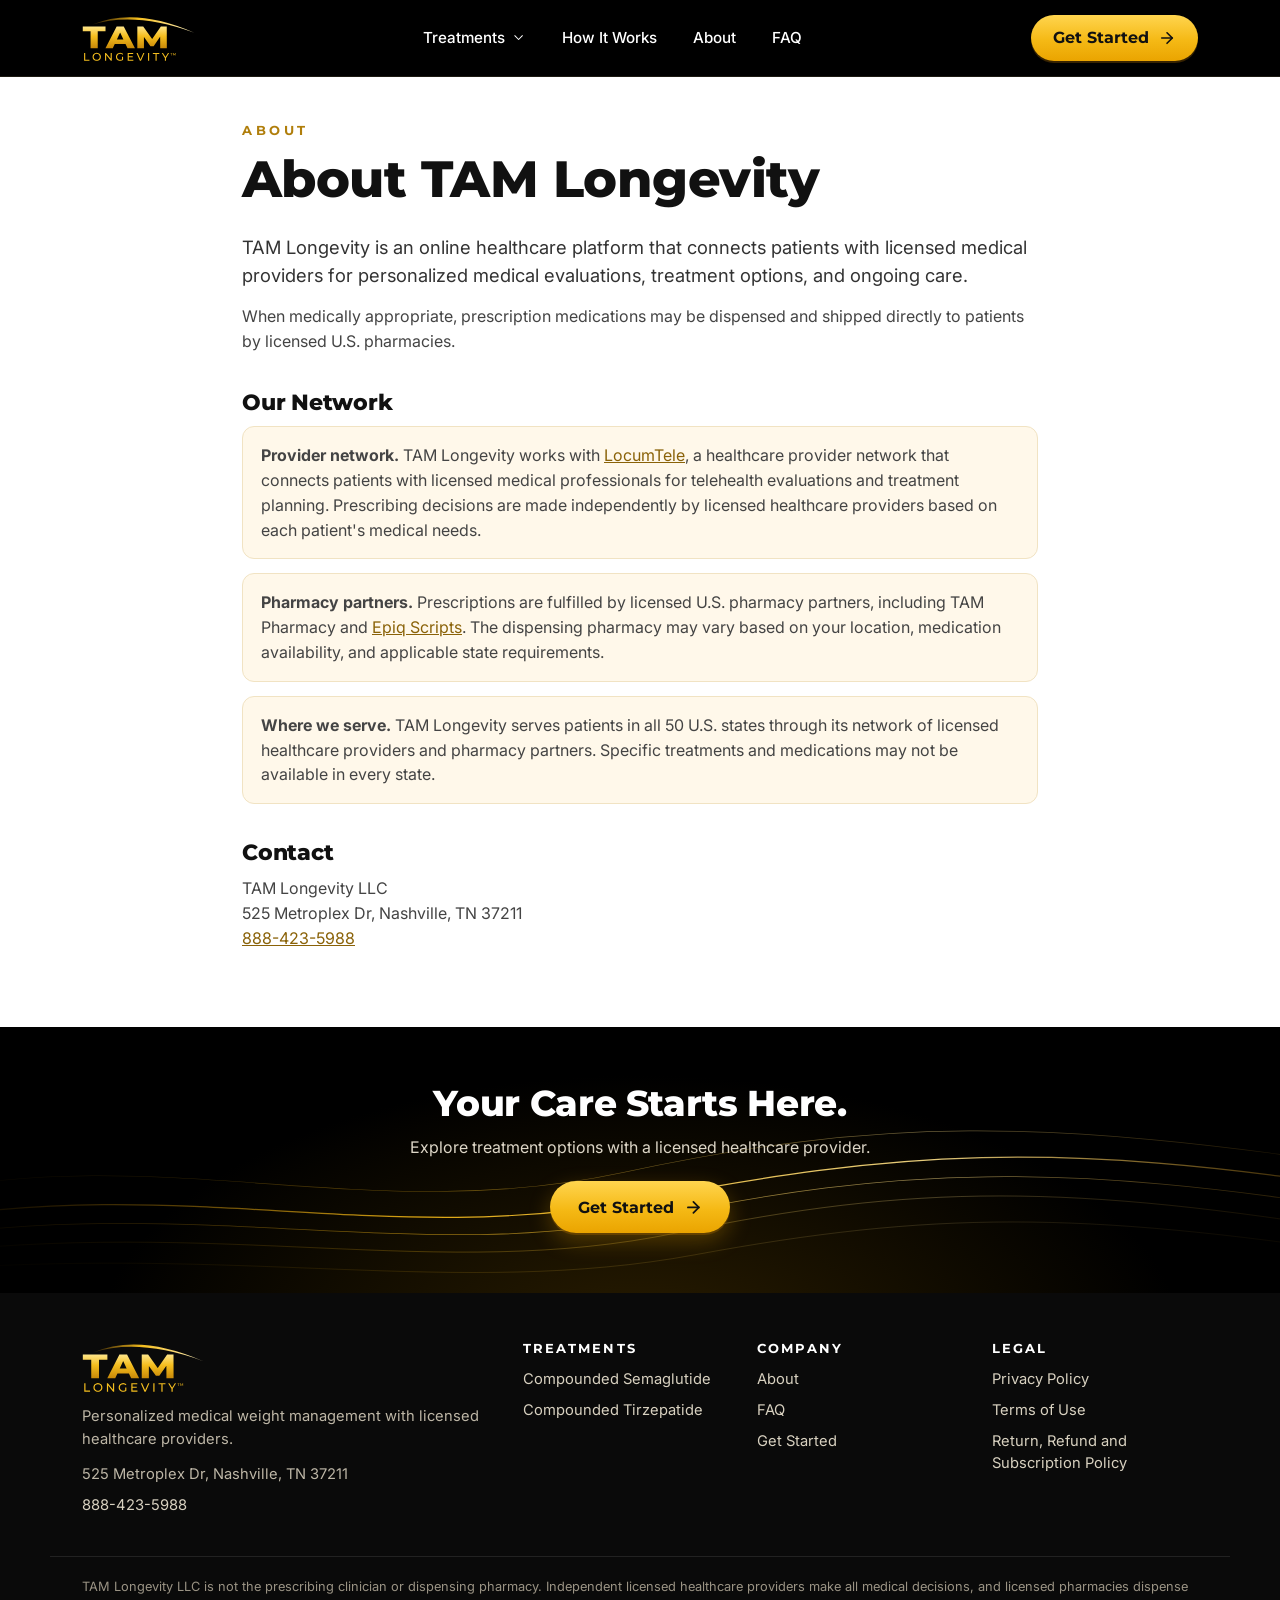
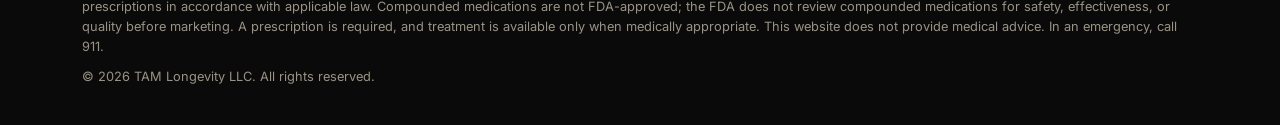
==== commit 9999a7dc: "Remove Resources page, add side-effect reporting line, add CNAME for tamlongevity.com Co-Authored-By" ====
--- a/about/index.html
+++ b/about/index.html
@@ -37,7 +37,6 @@
       </div>
       <a href="../#how-it-works">How It Works</a>
       <a href="../about/">About</a>
-      <a href="../resources/">Resources</a>
       <a href="../faq/">FAQ</a>
     </nav>
     <a class="btn btn-gold btn-sm header-cta" href="../get-started/">Get Started<svg class="ico " viewBox="0 0 24 24" fill="none" stroke="currentColor" stroke-width="1.6" stroke-linecap="round" stroke-linejoin="round" aria-hidden="true"><path d="M5 12h14"/><path d="m12 5 7 7-7 7"/></svg></a>
@@ -92,7 +91,7 @@
     </div>
     <div>
       <h3>Company</h3>
-      <ul><li><a href="../about/">About</a></li><li><a href="../faq/">FAQ</a></li><li><a href="../resources/">Resources</a></li><li><a href="../get-started/">Get Started</a></li></ul>
+      <ul><li><a href="../about/">About</a></li><li><a href="../faq/">FAQ</a></li><li><a href="../get-started/">Get Started</a></li></ul>
     </div>
     <div>
       <h3>Legal</h3>
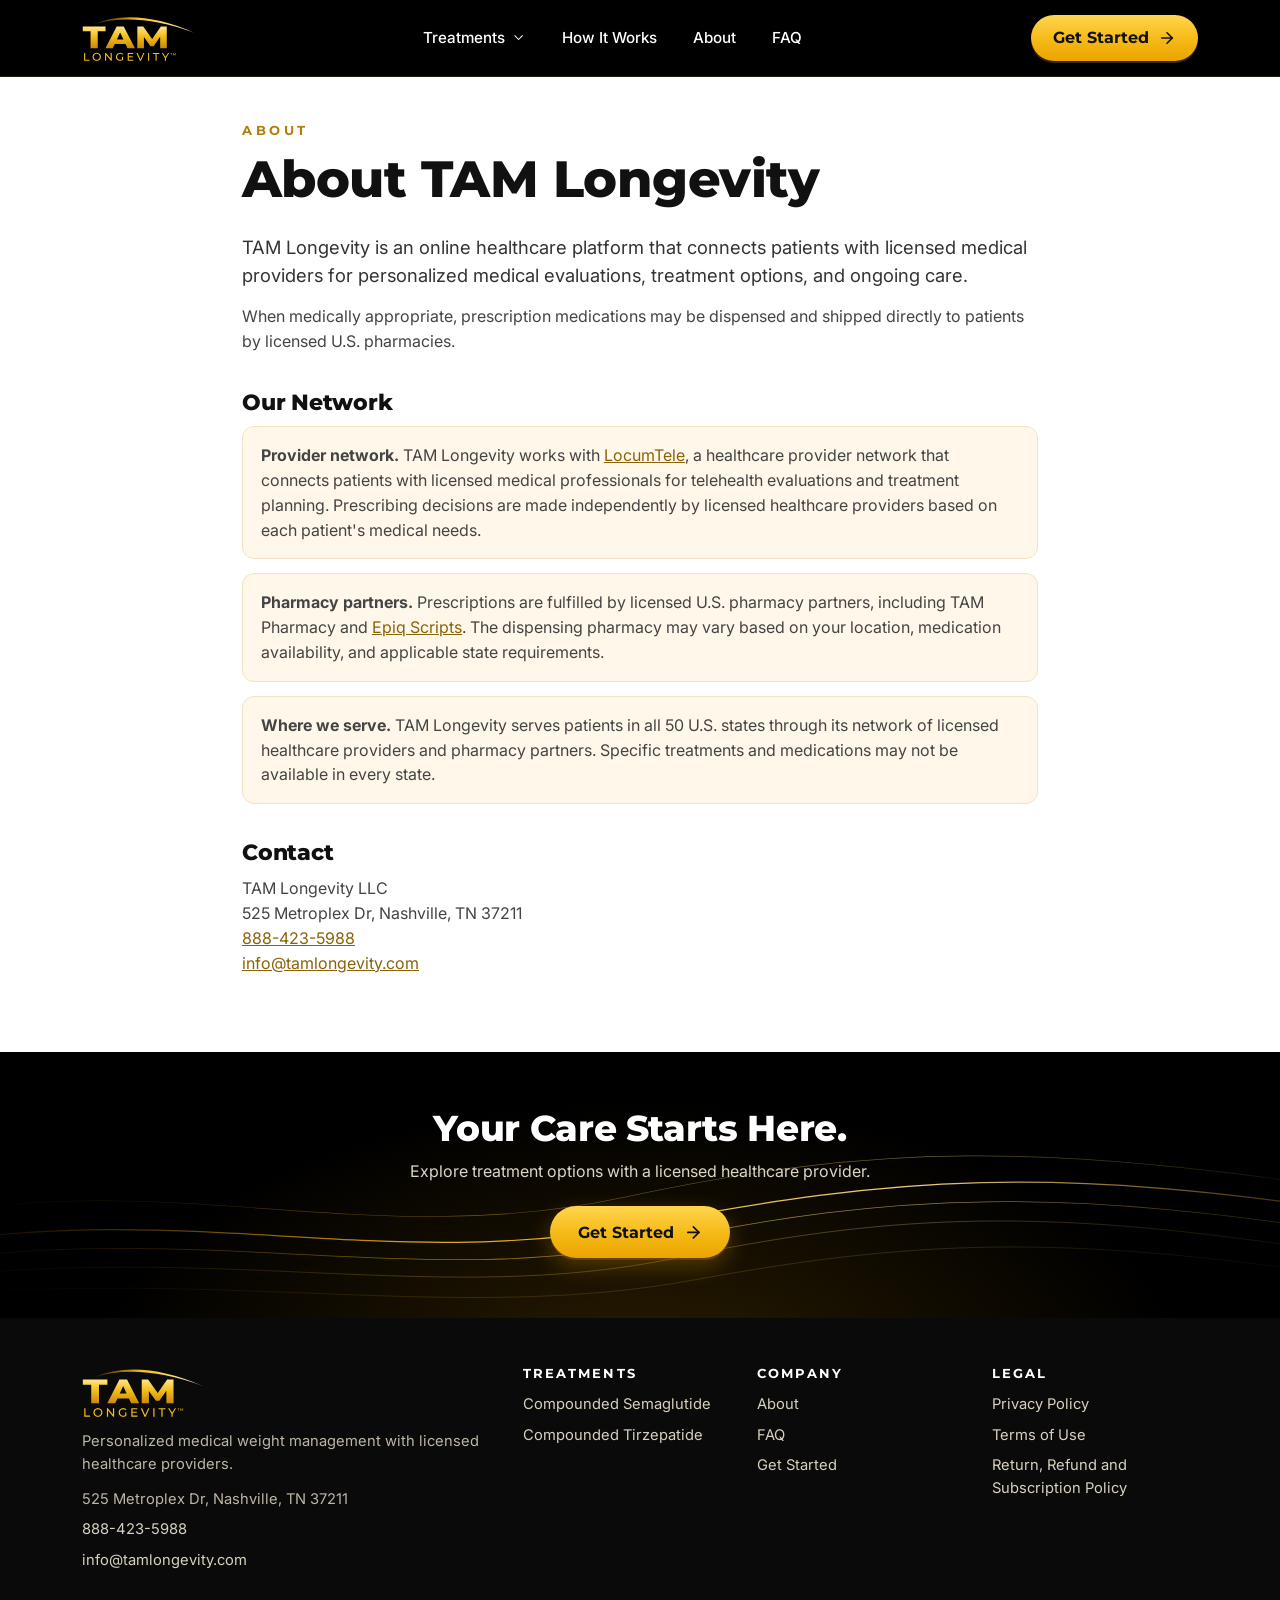
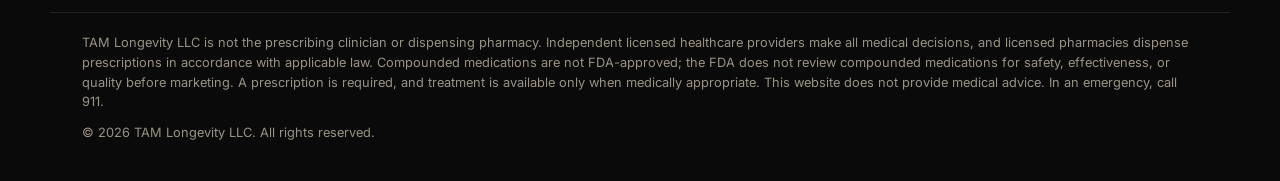
==== commit 9e9d3074: "Add info@tamlongevity.com to footer, About and policies Co-Authored-By: Claude Opus 5.5 <noreply@ant" ====
--- a/about/index.html
+++ b/about/index.html
@@ -58,7 +58,7 @@
       <li><strong>Where we serve.</strong> TAM Longevity serves patients in all 50 U.S. states through its network of licensed healthcare providers and pharmacy partners. Specific treatments and medications may not be available in every state.</li>
     </ul>
     <h2>Contact</h2>
-    <p>TAM Longevity LLC<br>525 Metroplex Dr, Nashville, TN 37211<br><a href="tel:8884235988">888-423-5988</a></p>
+    <p>TAM Longevity LLC<br>525 Metroplex Dr, Nashville, TN 37211<br><a href="tel:8884235988">888-423-5988</a><br><a href="mailto:info@tamlongevity.com">info@tamlongevity.com</a></p>
   </div>
 </section>
 <section class="cta-band">
@@ -83,7 +83,7 @@
     <div class="footer-brand">
       <img src="../assets/brand/tam-longevity-logo-gold.svg" alt="TAM Longevity" width="150" height="64" loading="lazy">
       <p>Personalized medical weight management with licensed healthcare providers.</p>
-      <ul class="footer-contact"><li>525 Metroplex Dr, Nashville, TN 37211</li><li><a href="tel:8884235988">888-423-5988</a></li></ul>
+      <ul class="footer-contact"><li>525 Metroplex Dr, Nashville, TN 37211</li><li><a href="tel:8884235988">888-423-5988</a></li><li><a href="mailto:info@tamlongevity.com">info@tamlongevity.com</a></li></ul>
     </div>
     <div>
       <h3>Treatments</h3>
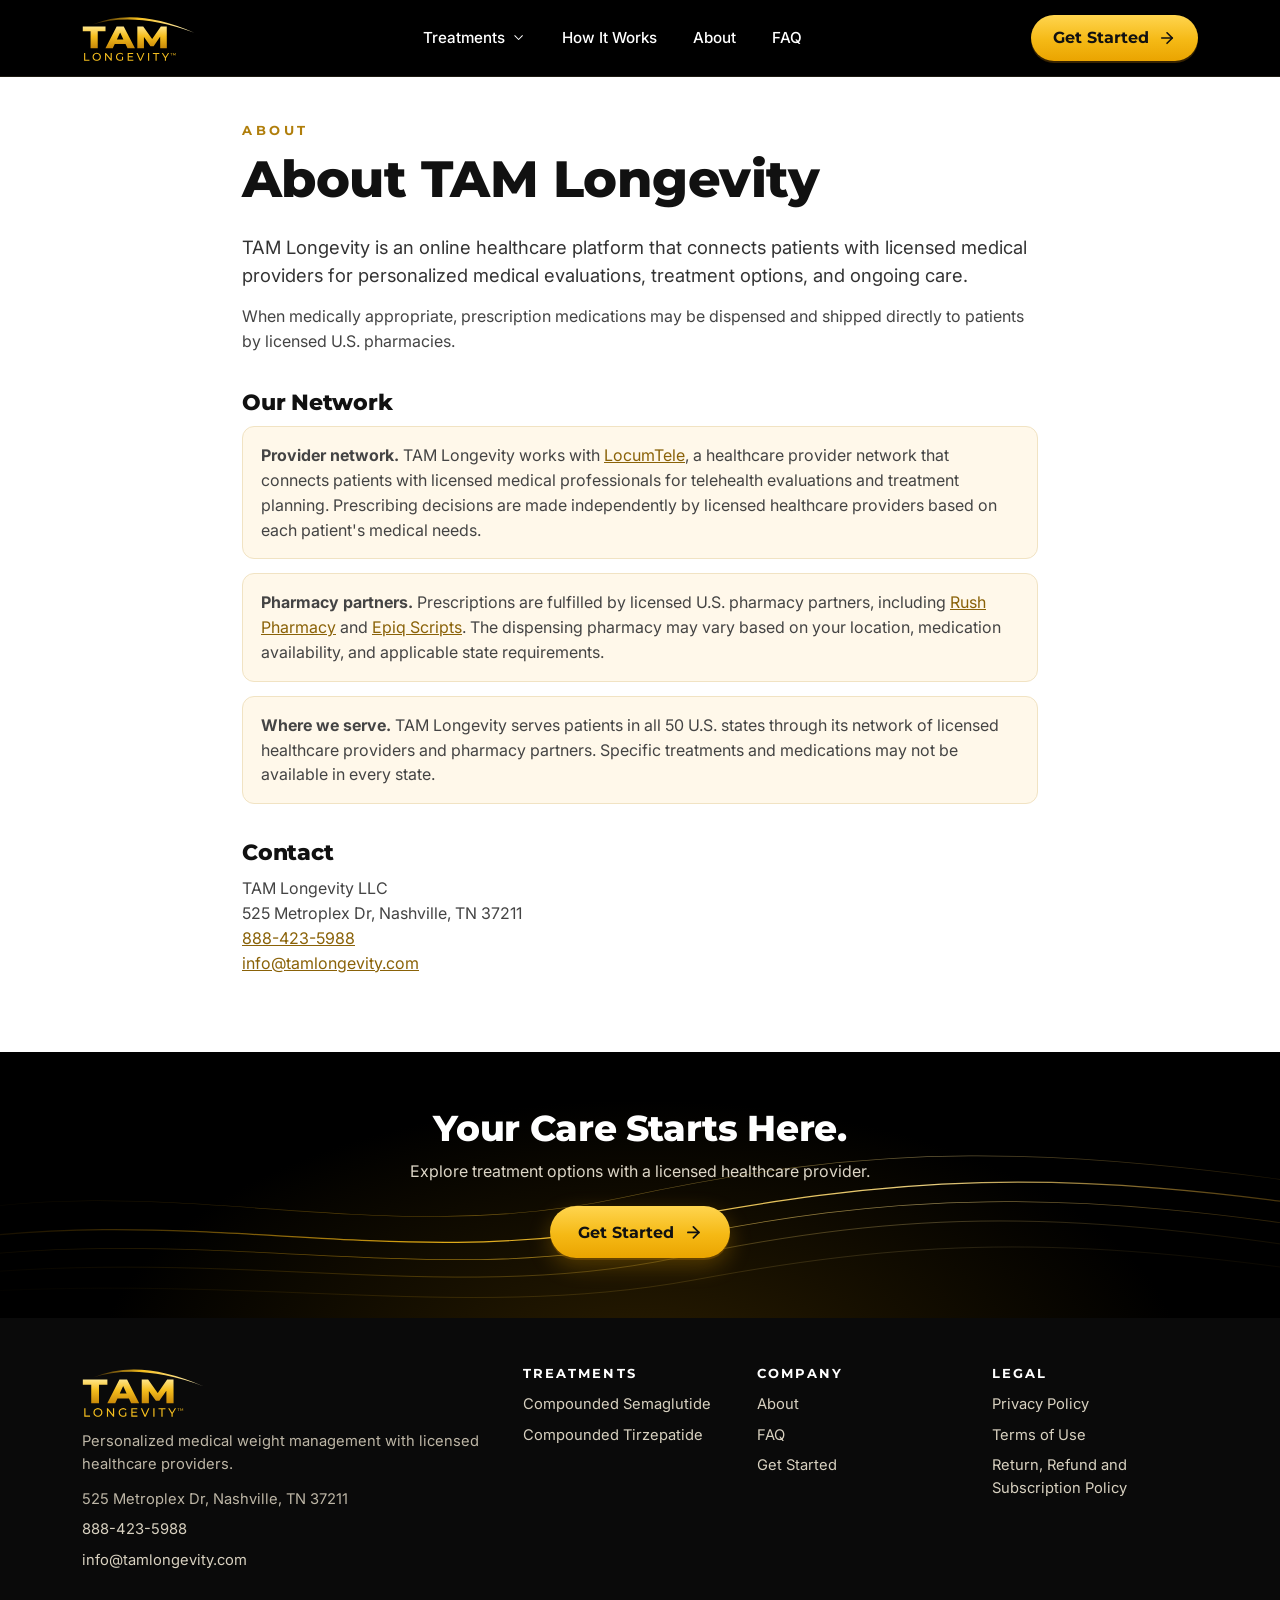
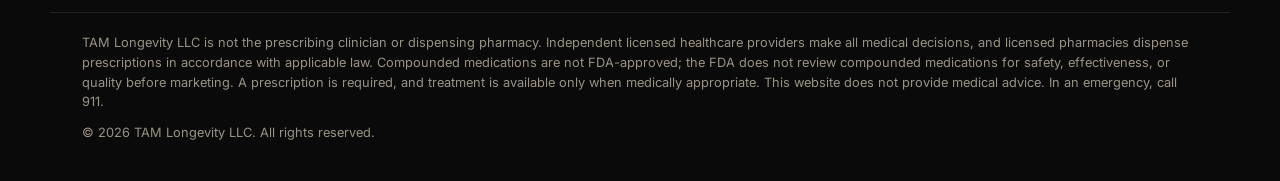
==== commit 08a5291c: "LegitScript pass: Rush Pharmacy + Epiq Scripts, remove brand-comparison wording Co-Authored-By: Clau" ====
--- a/about/index.html
+++ b/about/index.html
@@ -54,7 +54,7 @@
     <h2>Our Network</h2>
     <ul class="about-list">
       <li><strong>Provider network.</strong> TAM Longevity works with <a href="https://locumtele.org/" rel="noopener" target="_blank">LocumTele</a>, a healthcare provider network that connects patients with licensed medical professionals for telehealth evaluations and treatment planning. Prescribing decisions are made independently by licensed healthcare providers based on each patient's medical needs.</li>
-      <li><strong>Pharmacy partners.</strong> Prescriptions are fulfilled by licensed U.S. pharmacy partners, including TAM Pharmacy and <a href="https://epiqscripts.com/" rel="noopener" target="_blank">Epiq Scripts</a>. The dispensing pharmacy may vary based on your location, medication availability, and applicable state requirements.</li>
+      <li><strong>Pharmacy partners.</strong> Prescriptions are fulfilled by licensed U.S. pharmacy partners, including <a href="https://rushpharmacy.com/" rel="noopener" target="_blank">Rush Pharmacy</a> and <a href="https://epiqscripts.com/" rel="noopener" target="_blank">Epiq Scripts</a>. The dispensing pharmacy may vary based on your location, medication availability, and applicable state requirements.</li>
       <li><strong>Where we serve.</strong> TAM Longevity serves patients in all 50 U.S. states through its network of licensed healthcare providers and pharmacy partners. Specific treatments and medications may not be available in every state.</li>
     </ul>
     <h2>Contact</h2>
